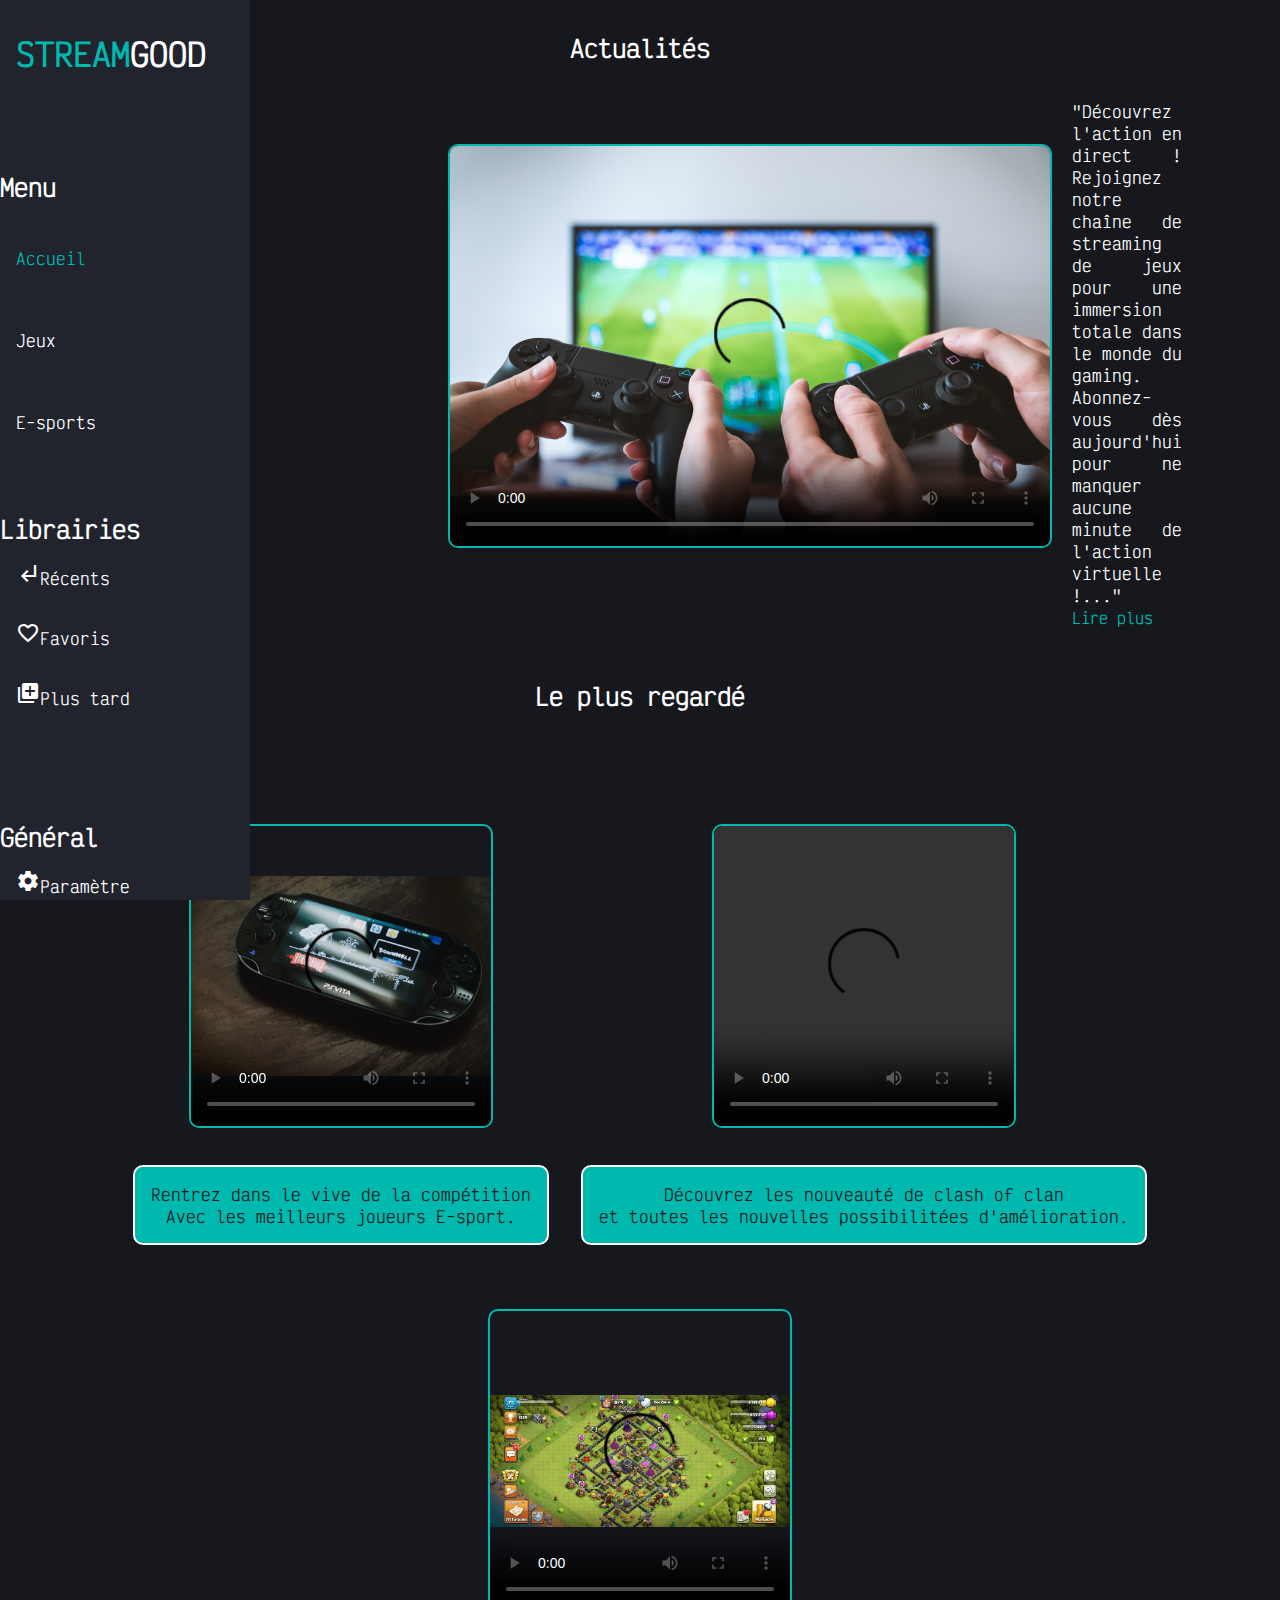
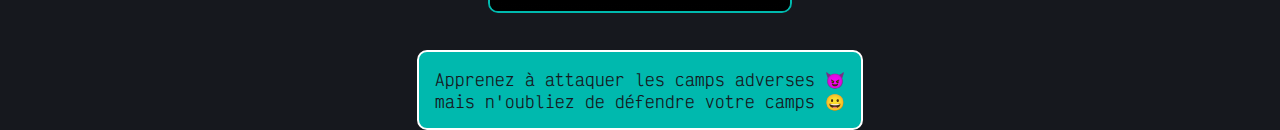
==== index.html @ 3d3ff86b "ajout des pages sécondaire" ====
<!DOCTYPE html>
<html lang="en">

<head>
    <meta charset="UTF-8">
    <meta name="viewport" content="width=device-width, initial-scale=1.0">
    <link rel="stylesheet" href="./css/style.css">
    <!-- Import des icons -->
    <link rel="stylesheet" href="https://cdnjs.cloudflare.com/ajax/libs/font-awesome/6.0.0-beta3/css/all.min.css">
    <link rel="stylesheet" href="https://fonts.googleapis.com/icon?family=Material+Icons">
    <title>STREAMGOOD</title>
</head>

<body>
    <!-- The sidebar -->
    <div class="sidebar">
        <div class="sidebar-logo">
            <h1 class="logo"><span class="color-stream">STREAM</span><span class="color-good">GOOD</span></h1>
            <div class="group-title-one">
                <h2 class="sidebar-title">Menu</h2>
                <a class="active" href="#home"><span class="material-icons">
                    sports_esports
                    </span>Accueil</a>
                <a href="#"><span class="material-icons">
                        sports_esports
                    </span>Jeux</a>
                <a href="#"><span class="material-icons">
                        sports_esports
                    </span>E-sports</a>
            </div>

            <div class="group-title-two">
                <h2 class="sidebar-title">Librairies</h2>
                <a href="#"><span class="material-icons">
                        subdirectory_arrow_left
                    </span>Récents</a>
                <a href="#"><span class="material-icons">
                        favorite_border
                    </span>Favoris</a>
                <a href="#"><span class="material-icons">
                        library_add
                    </span>Plus tard</a>
            </div>
            <div class="group-title-three">
                <h2 class="sidebar-title">Général</h2>
                <a class="" href="#"><span class="material-icons">
                        settings
                    </span>Paramètre</a>
                <a href="./html/accueil.html"><span class="material-icons">
                        logout
                   </span>Déconnexion</a>
            </div>
            
        </div>
    </div>

    <!-- Page content -->
    <div class="container">
        <input class="content1-search" type="search" placeholder="  Rechercher">
        <div class="content1">
            <h2 class="content1-title">Actualités</h2>
        </div>
        <div class="description-big-video">
            <video class="video-big" controls poster="./img/jeshoots-com-eCktzGjC-iU-unsplash.jpg">
                <source src="./img/This is esports!.mp4" type="video/mp4" style="border: red 1px solid ;">
                Votre navigateur ne prend pas en charge la vidéo.
            </video>
            <input type="checkbox" id="show-more">
            <p class="justifie">
                "Découvrez l'action en direct ! Rejoignez notre chaîne de streaming de jeux pour une immersion totale
                dans le monde du gaming.
                Abonnez-vous dès aujourd'hui pour
                ne manquer aucune minute de l'action virtuelle !..."<br><label for="show-more">Lire plus</label>
                <p id="more-content">
                    "Découvrez encore plus de contenu captivant et d'aventures épiques en rejoignant notre chaîne de
                    streaming de jeux. Abonnez-vous dès maintenant pour vivre l'excitation du gaming en temps réel !"
                </p>
            </p>
        </div>
    </div>
    <div class="container-two">
        <div class="content2">
            <h2 class="content2-title">Le plus regardé</h2>
        </div>
    </div>
    <div class="carousel">
        <div class="video-item">
            <video class="content-one" controls poster="./img/aleks-dorohovich--EElZSFXALI-unsplash.jpg">
                <source src="./img/This is esports!.mp4" type="video/mp4">
                Votre navigateur ne prend pas en charge la vidéo.
            </video>
            <p class="description">Rentrez dans le vive de la compétition <br> Avec les meilleurs joueurs E-sport.</p>
        </div>
        <div class="video-item">
            <video class="content-two" controls>
                <source src="./img/3 ÉTOILES sur le NOUVEAU Défi du CLASHIVERSAIRE 3 ! Clash of Clans.mp4"
                    type="video/mp4">
                Votre navigateur ne prend pas en charge la vidéo.
            </video>
            <p class="description">Découvrez les nouveauté de clash of clan <br> et toutes les nouvelles possibilitées
                d'amélioration.</p>
        </div>
        <div class="video-item">
            <video class="content-three" controls poster="./img/clash.jpeg">
                <source src="./img/CLASH ROYALE_ EPIC COMEBACK!.mp4" type="video/mp4">
                Votre navigateur ne prend pas en charge la vidéo.
            </video>
            <p class="description">Apprenez à attaquer les camps adverses &#128520; <br> mais n'oubliez de défendre
                votre camps &#128512; </p>
        </div>
        <!-- <div class="video-item">
            <video class="content-four" controls poster="./img/codm.jpeg">
                <source src="./img/The Strongest Sniper in Call of Duty_ Mobile.mp4" type="video/mp4">
            </video>
            <p class="description">Obtenez le niveau légendaire grace à ce tuto <br> maîtrisez le sniper </p>
        </div> -->

        <!-- Second -->
        <!-- <div class="video-item">
            <video class="content-one" controls poster="./img/onur-binay-J7Spe1GTCUw-unsplash.jpg">
                <source src="./img/This is esports!.mp4" type="video/mp4">
                Votre navigateur ne prend pas en charge la vidéo.
            </video>
            <p class="description">Rentrez dans le vive de la compétition <br> Avec les meilleurs joueurs E-sport.</p>
        </div>

        <div class="video-item">
            <video class="content-one" controls poster="./img/uriel-soberanes-MxVkWPiJALs-unsplash.jpg">
                <source src="./img/This is esports!.mp4" type="video/mp4">
                Votre navigateur ne prend pas en charge la vidéo.
            </video>
            <p class="description">Rentrez dans le vive de la compétition <br> Avec les meilleurs joueurs E-sport.</p>
        </div> -->
    </div>

</body>

</html>
---- css/style.css ----
@import url("https://fonts.googleapis.com/css2?family=Victor+Mono&display=swap");

:root {
  --couleur-principale: #16181e;
  --couleur-secondaire: #21242d;
  --couleur-texte1: #fff;
  --couleur-texte2: #00b9ae;
}

* {
  margin: 0;
  padding: 0;
  font-family: "Victor Mono", monospace;
}

body {
  background-color: var(--couleur-principale);

}

.logo {
  margin-top: 2rem;
  margin-left: 1rem;
  font-weight: bolder;
}

.logo .color-stream {
  text-decoration: none;
  color: var(--couleur-texte2);
}

.logo .color-good {
  color: var(--couleur-texte1);
}

.sidebar {
  margin: 0;
  padding: 0;
  width: 250px;
  background-color: var(--couleur-secondaire);
  position: fixed;
  height: 100%;
  overflow: auto;
}

.sidebar-title {
  color: var(--couleur-texte1);
  font-size: 500;
}

.sidebar a {
  display: block;
  color: var(--couleur-texte1);
  padding: 16px;
  text-decoration: none;
}

.sidebar a.active {
  color: var(--couleur-texte2);
}

.sidebar a:hover:not(.active) {
  color: var(--couleur-texte2);
}


.group-title-one {
  margin-top: 6rem;
  margin-bottom: 4rem;
}

.group-title-two {
  margin-bottom: 6rem;
}

.container {
  display: flex;
  flex-direction: column;
  justify-content: center;
  align-items: center;
}

.content1-search {
  width: 400px;
  height: 50px;
  margin-top: 2rem;
  background-color: #21242d;
  border: solid 2px #00b9ae;
  border-radius: 5px;
  color: var(--couleur-texte1);
}

.content1-search:focus {
  border: solid 1px #00b9ae;
  outline: none;
}

.content1-title {
  color: var(--couleur-texte1);
  margin-bottom: 1rem;
  margin-top: 2rem;
}

.description-big-video{
  display: flex;
  color: var(--couleur-texte1);
  width: 50%;
}

.description-big-video p{
  padding: 20px;
}

input, #show-more{
  display: none;
}

#more-content {
  display: none;
}

#show-more:checked ~ #more-content {
  display: flex;
}

.justifie{
  text-align: justify;
}

label {
  cursor: pointer;
  font-size: 15px;
  color: var(--couleur-texte2);
}

label:focus{
  color: red;
  display: none;
}


.video-big {
  width: 700px;
  height: 500px;
  border-radius: 10px;
  border: solid 2px #00b9ae;
}

.video-item {
  display: flex;
  flex-direction: column;
  flex-wrap: wrap;
  align-items: center;
  margin: 1rem;
}

.video-item video {
  width: 300px;
  height: 300px;
  border: #00b9ae solid 2px;
  border-radius: 10px;
}


.description {
  text-align: center;
  color: #16181e;
  margin-top: 5px;
  border: white solid 2px;
  border-radius: 10px;
  background-color: var(--couleur-texte2);
  padding: 1rem;
}

.container-two {
  display: flex;
  flex-direction: row;
  justify-content: center;
  align-items: center;
  margin-top: 2rem;
  color: var(--couleur-texte1);
}

.carousel {
  width: 1500px;
  height: 500px;
  display: flex;
  flex-wrap: wrap;
  justify-content: center;
  align-items: center;
  margin-top: 3rem;
  margin-left: 20rem;
  padding: 0;
}

.content-one,
.content-two,
.content-three,
.content-four {
  width: 300px;
  height: 300px;
  border: #00b9ae solid 2px;
  margin: 2rem;
  border-radius: 10px;
}

/* Responsivité */
@media screen and (max-width: 1600px) {
  .content1-search {
    width: 250px;
    height: 40px;
  }

  .video-big {
    width: 600px;
    height: 400px;
    margin-left: 8rem;
    margin-top: 4rem;
  }

  .carousel {
    width: 100%;
    max-width: 1200px;
    margin-left: auto;
    margin-right: auto;
    padding: 1rem;
  }

  .content-one,
  .content-two,
  .content-three,
  .content-four {
    width: 250px;
    height: 250px;
  }
}

@media screen and (max-width: 1200px) {
  .sidebar {
    width: 100%;
    height: auto;
    position: relative;
  }
  .sidebar a {
    float: none;
  }

  .group-title-one {
    margin-top: 2rem;
  }

  .content1-search {
    width: 180px;
    height: 30px;
  }

  .content1-title {
    margin-right: 0;
    margin-left: 1rem;
    margin-top: 1rem;
  }

  .video-big {
    width: 500px;
    height: 300px;
    margin-left: 0;
    margin-top: 0;
  }
}

@media screen and (max-width: 768px) {
  .sidebar {
    width: 100%;
    height: auto;
    position: relative;
  }
  .sidebar a {
    float: none;
  }

  .group-title-one,
  .group-title-two {
    margin-top: 1rem;
  }

  .content1-title {
    margin-left: 0.5rem;
    margin-top: 1rem;
    margin-bottom: 1rem;
    font-size: 16px;
  }

  .video-big {
    width: 80%;
    height: auto;
    margin-left: 0;
    margin-top: 1rem;
  }

  .carousel {
    width: 100%;
    max-width: 600px;
    margin-left: auto;
    margin-right: auto;
    padding: 1rem;
  }

  .content-one,
  .content-two,
  .content-three,
  .content-four {
    width: 80%;
    height: auto;
    margin: 1rem;
  }
}

@media screen and (max-width: 425px) {
  * {
    font-size: 10px;
  }
  .sidebar a {
    font-size: 10px;
  }

  .group-title-one,
  .group-title-two {
    margin-top: 1rem;
  }

  .content1-search {
    width: 150px;
    height: 25px;
  }

  .content1-title {
    margin-left: 0.5rem;
    margin-top: 1rem;
    margin-bottom: 1rem;
    font-size: 12px;
  }

  .video-big {
    width: 80%;
    height: auto;
    margin-left: 0;
    margin-top: 1rem;
  }

  .carousel {
    width: 80%;
    max-width: 100px;
    margin-left: auto;
    margin-right: auto;
    padding: 0.5rem;
  }

  .content-one,
  .content-two,
  .content-three,
  .content-four {
    width: 80%;
    height: auto;
  }
}
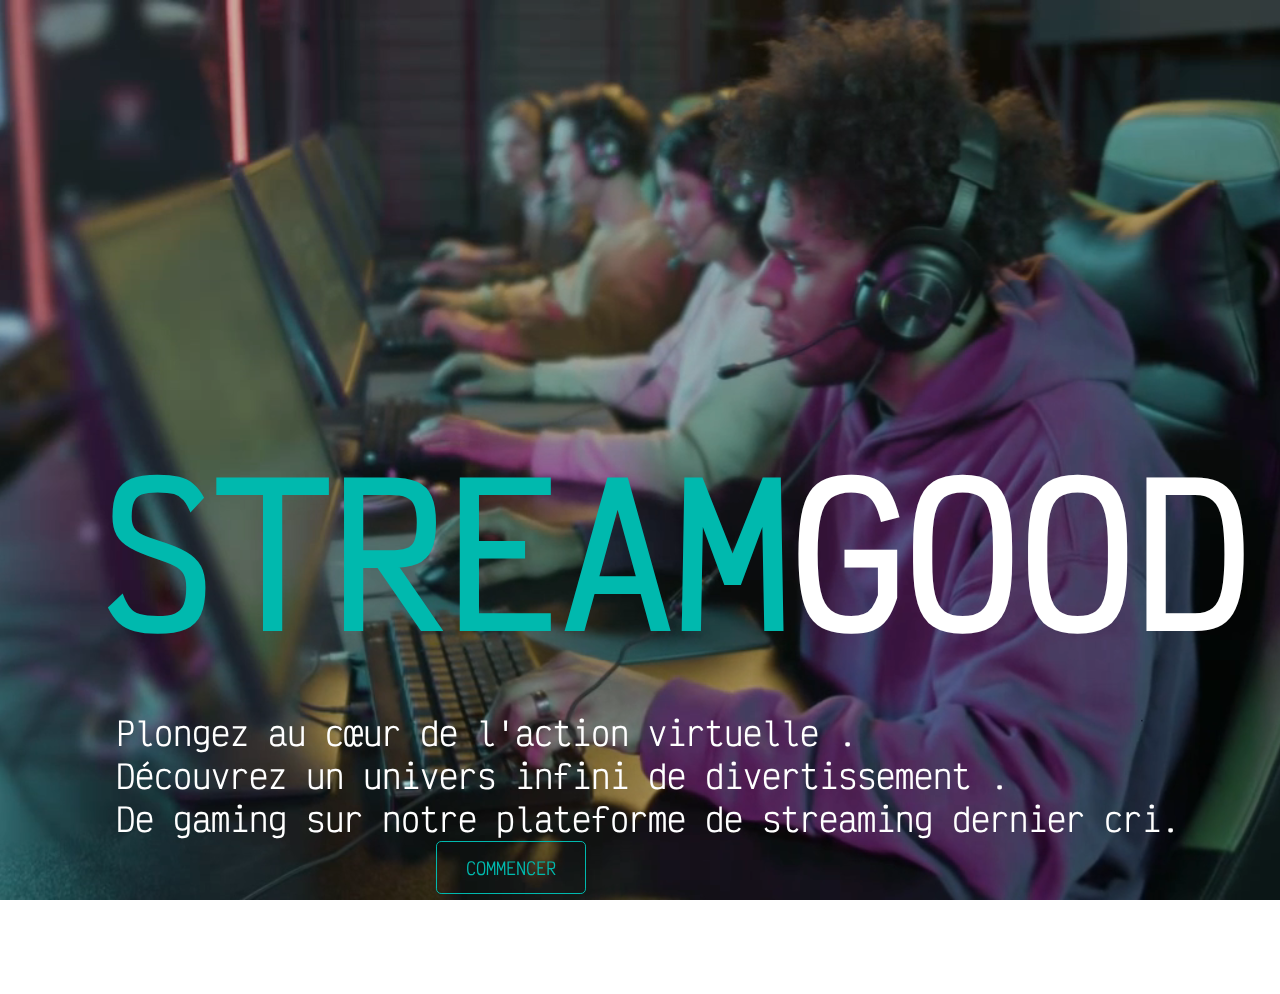
==== commit 0c8ee412: "Modification des noms de fichier index.html et accueil.html" ====
--- a/index.html
+++ b/index.html
@@ -1,138 +1,31 @@
 <!DOCTYPE html>
 <html lang="en">
-
 <head>
-    <meta charset="UTF-8">
-    <meta name="viewport" content="width=device-width, initial-scale=1.0">
-    <link rel="stylesheet" href="./css/style.css">
-    <!-- Import des icons -->
-    <link rel="stylesheet" href="https://cdnjs.cloudflare.com/ajax/libs/font-awesome/6.0.0-beta3/css/all.min.css">
-    <link rel="stylesheet" href="https://fonts.googleapis.com/icon?family=Material+Icons">
+    <meta charset="UTF-8" />
+    <meta name="viewport" content="width=device-width, initial-scale=1.0" />
+    <link rel="stylesheet" href="../css/accueil.css" />
     <title>STREAMGOOD</title>
 </head>
-
 <body>
-    <!-- The sidebar -->
-    <div class="sidebar">
-        <div class="sidebar-logo">
-            <h1 class="logo"><span class="color-stream">STREAM</span><span class="color-good">GOOD</span></h1>
-            <div class="group-title-one">
-                <h2 class="sidebar-title">Menu</h2>
-                <a class="active" href="#home"><span class="material-icons">
-                    sports_esports
-                    </span>Accueil</a>
-                <a href="#"><span class="material-icons">
-                        sports_esports
-                    </span>Jeux</a>
-                <a href="#"><span class="material-icons">
-                        sports_esports
-                    </span>E-sports</a>
-            </div>
-
-            <div class="group-title-two">
-                <h2 class="sidebar-title">Librairies</h2>
-                <a href="#"><span class="material-icons">
-                        subdirectory_arrow_left
-                    </span>Récents</a>
-                <a href="#"><span class="material-icons">
-                        favorite_border
-                    </span>Favoris</a>
-                <a href="#"><span class="material-icons">
-                        library_add
-                    </span>Plus tard</a>
-            </div>
-            <div class="group-title-three">
-                <h2 class="sidebar-title">Général</h2>
-                <a class="" href="#"><span class="material-icons">
-                        settings
-                    </span>Paramètre</a>
-                <a href="./html/accueil.html"><span class="material-icons">
-                        logout
-                   </span>Déconnexion</a>
-            </div>
-            
+    <video autoplay muted loop id="background-video">
+        <source src="../img/arriere1.mp4" type="video/mp4">
+        Your browser does not support the video tag.
+    </video>
+    <div class="content">
+        <div class="page-title">
+            <h1>
+                <span class="color-stream">STREAM</span><span class="color-good">GOOD</span>
+            </h1>
         </div>
-    </div>
-
-    <!-- Page content -->
-    <div class="container">
-        <input class="content1-search" type="search" placeholder="  Rechercher">
-        <div class="content1">
-            <h2 class="content1-title">Actualités</h2>
-        </div>
-        <div class="description-big-video">
-            <video class="video-big" controls poster="./img/jeshoots-com-eCktzGjC-iU-unsplash.jpg">
-                <source src="./img/This is esports!.mp4" type="video/mp4" style="border: red 1px solid ;">
-                Votre navigateur ne prend pas en charge la vidéo.
-            </video>
-            <input type="checkbox" id="show-more">
-            <p class="justifie">
-                "Découvrez l'action en direct ! Rejoignez notre chaîne de streaming de jeux pour une immersion totale
-                dans le monde du gaming.
-                Abonnez-vous dès aujourd'hui pour
-                ne manquer aucune minute de l'action virtuelle !..."<br><label for="show-more">Lire plus</label>
-                <p id="more-content">
-                    "Découvrez encore plus de contenu captivant et d'aventures épiques en rejoignant notre chaîne de
-                    streaming de jeux. Abonnez-vous dès maintenant pour vivre l'excitation du gaming en temps réel !"
-                </p>
+        <div class="page-description">
+            <p>
+                Plongez au cœur de l'action virtuelle .<br>
+                Découvrez un univers infini de divertissement .<br>
+                De gaming sur notre plateforme de streaming dernier cri.
+                <a href="./login.html" class="boutton"><button class="button"> Commencer
+                </button></a>
             </p>
         </div>
     </div>
-    <div class="container-two">
-        <div class="content2">
-            <h2 class="content2-title">Le plus regardé</h2>
-        </div>
-    </div>
-    <div class="carousel">
-        <div class="video-item">
-            <video class="content-one" controls poster="./img/aleks-dorohovich--EElZSFXALI-unsplash.jpg">
-                <source src="./img/This is esports!.mp4" type="video/mp4">
-                Votre navigateur ne prend pas en charge la vidéo.
-            </video>
-            <p class="description">Rentrez dans le vive de la compétition <br> Avec les meilleurs joueurs E-sport.</p>
-        </div>
-        <div class="video-item">
-            <video class="content-two" controls>
-                <source src="./img/3 ÉTOILES sur le NOUVEAU Défi du CLASHIVERSAIRE 3 ! Clash of Clans.mp4"
-                    type="video/mp4">
-                Votre navigateur ne prend pas en charge la vidéo.
-            </video>
-            <p class="description">Découvrez les nouveauté de clash of clan <br> et toutes les nouvelles possibilitées
-                d'amélioration.</p>
-        </div>
-        <div class="video-item">
-            <video class="content-three" controls poster="./img/clash.jpeg">
-                <source src="./img/CLASH ROYALE_ EPIC COMEBACK!.mp4" type="video/mp4">
-                Votre navigateur ne prend pas en charge la vidéo.
-            </video>
-            <p class="description">Apprenez à attaquer les camps adverses &#128520; <br> mais n'oubliez de défendre
-                votre camps &#128512; </p>
-        </div>
-        <!-- <div class="video-item">
-            <video class="content-four" controls poster="./img/codm.jpeg">
-                <source src="./img/The Strongest Sniper in Call of Duty_ Mobile.mp4" type="video/mp4">
-            </video>
-            <p class="description">Obtenez le niveau légendaire grace à ce tuto <br> maîtrisez le sniper </p>
-        </div> -->
-
-        <!-- Second -->
-        <!-- <div class="video-item">
-            <video class="content-one" controls poster="./img/onur-binay-J7Spe1GTCUw-unsplash.jpg">
-                <source src="./img/This is esports!.mp4" type="video/mp4">
-                Votre navigateur ne prend pas en charge la vidéo.
-            </video>
-            <p class="description">Rentrez dans le vive de la compétition <br> Avec les meilleurs joueurs E-sport.</p>
-        </div>
-
-        <div class="video-item">
-            <video class="content-one" controls poster="./img/uriel-soberanes-MxVkWPiJALs-unsplash.jpg">
-                <source src="./img/This is esports!.mp4" type="video/mp4">
-                Votre navigateur ne prend pas en charge la vidéo.
-            </video>
-            <p class="description">Rentrez dans le vive de la compétition <br> Avec les meilleurs joueurs E-sport.</p>
-        </div> -->
-    </div>
-
 </body>
-
-</html>+</html>
--- a/css/accueil.css
+++ b/css/accueil.css
@@ -0,0 +1,131 @@
+@import url("https://fonts.googleapis.com/css2?family=Victor+Mono&display=swap");
+
+:root {
+  --couleur-principale: #16181e;
+  --couleur-secondaire: #21242d;
+  --couleur-texte1: #fff;
+  --couleur-texte2: #00b9ae;
+}
+
+* {
+  margin: 0;
+  padding: 0;
+  font-family: "Victor Mono", monospace;
+  text-decoration: none;
+  list-style: none;
+}
+
+body {
+  background-image: url("../img/accueil.jpg");
+  background-repeat: no-repeat;
+  background-size: cover;
+}
+
+
+body, html {
+    margin: 0;
+    padding: 0;
+    height: 100%;
+    font-family: Arial, sans-serif;
+    color: white;
+}
+
+#background-video {
+    position: fixed;
+    top: 0;
+    left: 0;
+    width: 100%;
+    height: 100%;
+    object-fit: cover;
+    z-index: -1; /* Assurez-vous que la vidéo est en arrière-plan */
+}
+
+.content {
+    position: relative;
+    padding: 100px; /* Ajoutez un padding pour que le contenu soit visible */
+}
+
+/* Reste de vos styles CSS */
+
+/*  */
+
+.page-title{
+    margin-top: 20rem;
+    display: flex;
+}
+
+.color-stream {
+    text-decoration: none;
+    font-size: 12rem;
+    color: var(--couleur-texte2);
+  }
+  
+  .color-good {
+    font-size: 12rem;
+    color: var(--couleur-texte1);
+  }
+
+  .button {
+    --color: #00b9ae;
+    padding: 0.8em 1.7em;
+    background-color: transparent;
+    border-radius: .3em;
+    margin-left: 20rem;
+    position: relative;
+    overflow: hidden;
+    cursor: pointer;
+    transition: .5s;
+    font-weight: 400;
+    font-size: 17px;
+    border: 1px solid;
+    font-family: inherit;
+    text-transform: uppercase;
+    color: var(--color);
+    font-weight: 400;
+    z-index: 1;
+   }
+   
+   .button::before, .button::after {
+    content: '';
+    display: block;
+    width: 50px;
+    height: 50px;
+    transform: translate(-50%, -50%);
+    position: absolute;
+    border-radius: 50%;
+    z-index: -1;
+    background-color: var(--color);
+    transition: 1s ease;
+   }
+   
+   .button::before {
+    top: -1em;
+    left: -1em;
+   }
+   
+   .button::after {
+    left: calc(100% + 1em);
+    top: calc(100% + 1em);
+   }
+   
+   .button:hover::before, .button:hover::after {
+    height: 410px;
+    width: 410px;
+   }
+   
+   .button:hover {
+    color: rgb(10, 25, 30);
+   }
+   
+   .button:active {
+    filter: brightness(.8);
+   }
+   
+
+  .page-description{
+    justify-self: center;
+      margin-top: 2rem;
+      font-size: 2rem;
+      color: var(--couleur-texte1);
+      margin-left: 1rem;
+  }
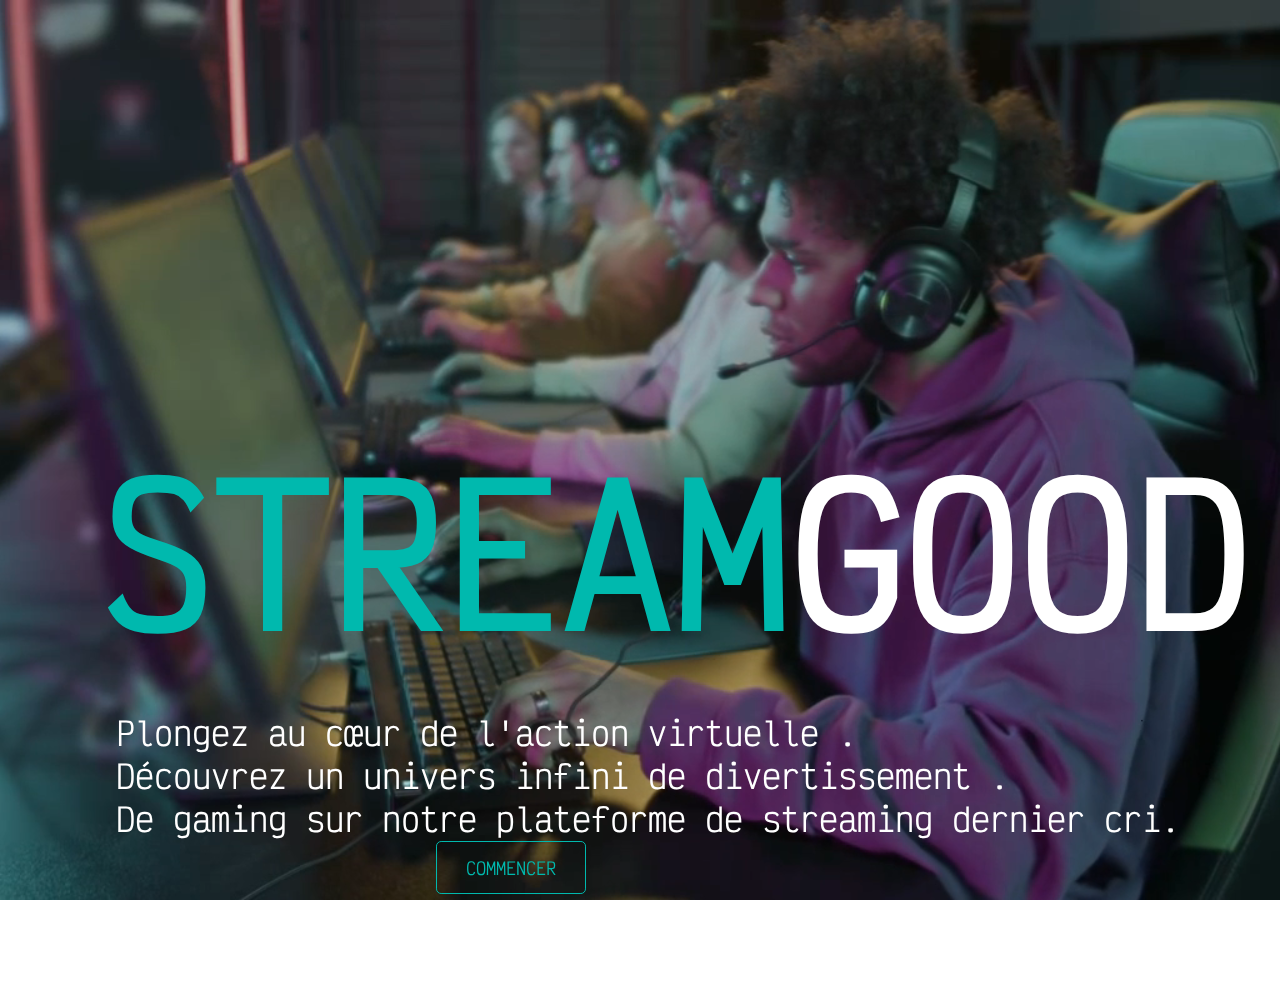
==== commit 15b436e1: "Modification des noms de fichier index.html et accueil.html" ====
--- a/index.html
+++ b/index.html
@@ -3,7 +3,7 @@
 <head>
     <meta charset="UTF-8" />
     <meta name="viewport" content="width=device-width, initial-scale=1.0" />
-    <link rel="stylesheet" href="../css/accueil.css" />
+    <link rel="stylesheet" href="./css/accueil.css" />
     <title>STREAMGOOD</title>
 </head>
 <body>
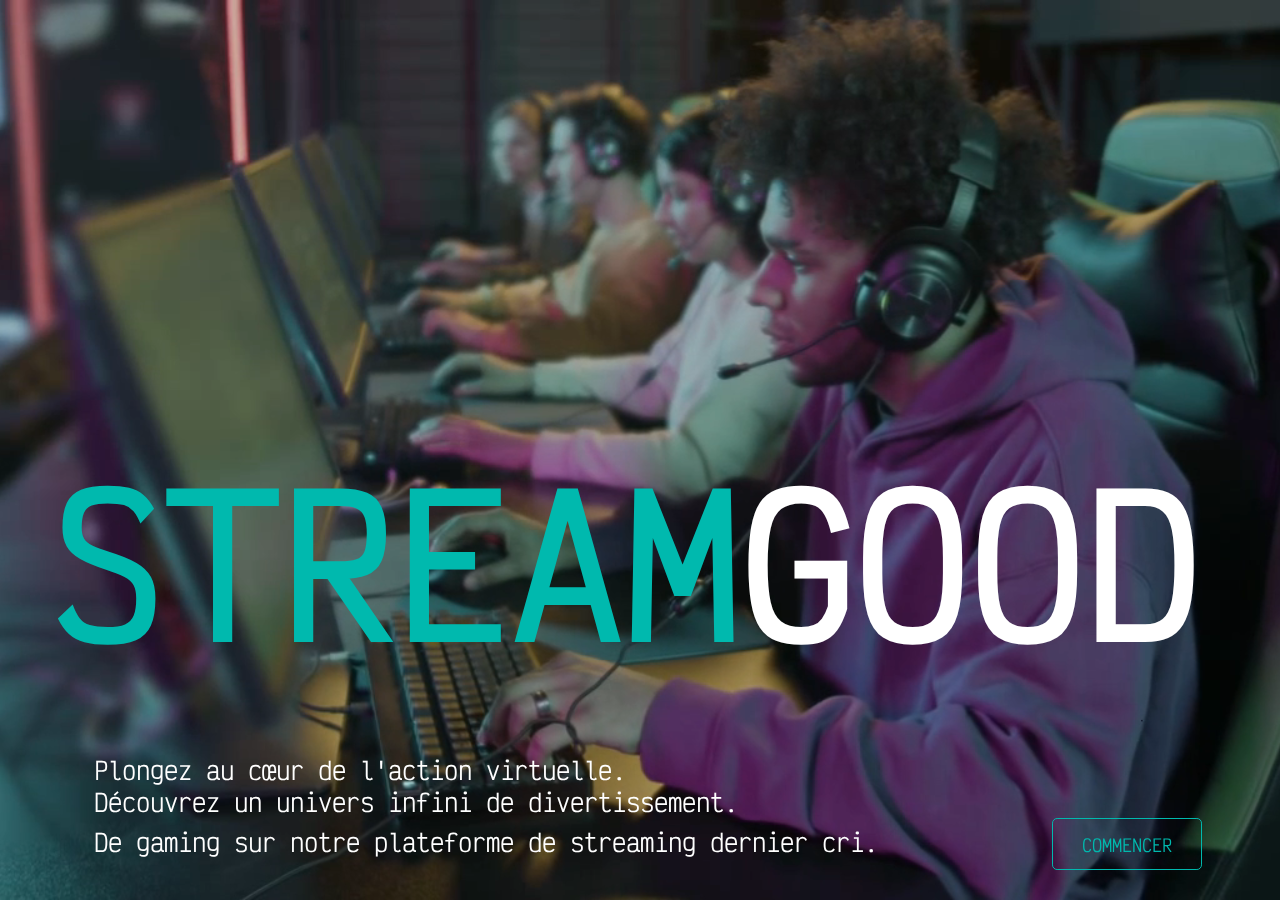
==== commit 63a49ef5: "ajout du login" ====
--- a/index.html
+++ b/index.html
@@ -19,13 +19,13 @@
         </div>
         <div class="page-description">
             <p>
-                Plongez au cœur de l'action virtuelle .<br>
-                Découvrez un univers infini de divertissement .<br>
-                De gaming sur notre plateforme de streaming dernier cri.
-                <a href="./login.html" class="boutton"><button class="button"> Commencer
-                </button></a>
+              <span>Plongez au cœur de l'action virtuelle.<br></span>
+              <span>Découvrez un univers infini de divertissement.<br></span>
+              <span>De gaming sur notre plateforme de streaming dernier cri.</span>
+              <a href="./html/login.html" class="boutton"><button class="button">Commencer</button></a>
             </p>
-        </div>
+          </div>
+          
     </div>
 </body>
 </html>
--- a/css/accueil.css
+++ b/css/accueil.css
@@ -15,117 +15,193 @@
   list-style: none;
 }
 
-body {
-  background-image: url("../img/accueil.jpg");
-  background-repeat: no-repeat;
-  background-size: cover;
-}
-
-
-body, html {
-    margin: 0;
-    padding: 0;
-    height: 100%;
-    font-family: Arial, sans-serif;
-    color: white;
+body,
+html {
+  margin: 0;
+  padding: 0;
+  height: 100%;
+  font-family: Arial, sans-serif;
+  color: white;
 }
 
 #background-video {
-    position: fixed;
-    top: 0;
-    left: 0;
-    width: 100%;
-    height: 100%;
-    object-fit: cover;
-    z-index: -1; /* Assurez-vous que la vidéo est en arrière-plan */
+  position: fixed;
+  top: 0;
+  left: 0;
+  width: 100%;
+  height: 100%;
+  object-fit: cover;
+  z-index: -1;
 }
 
 .content {
-    position: relative;
-    padding: 100px; /* Ajoutez un padding pour que le contenu soit visible */
-}
-
-/* Reste de vos styles CSS */
-
-/*  */
-
-.page-title{
-    margin-top: 20rem;
-    display: flex;
+  position: relative;
+  padding: 50px;
+}
+
+.page-title {
+  margin-top: 20rem;
+  display: flex;
 }
 
 .color-stream {
+  text-decoration: none;
+  font-size: 12rem;
+  color: var(--couleur-texte2);
+}
+
+.color-good {
+  font-size: 12rem;
+  color: var(--couleur-texte1);
+}
+
+.button {
+  --color: #00b9ae;
+  padding: 0.8em 1.7em;
+  background-color: transparent;
+  border-radius: 0.3em;
+  margin-left: 20rem;
+  position: relative;
+  overflow: hidden;
+  cursor: pointer;
+  transition: 0.5s;
+  font-weight: 400;
+  font-size: 17px;
+  border: 1px solid;
+  font-family: inherit;
+  text-transform: uppercase;
+  color: var(--color);
+  font-weight: 400;
+  z-index: 1;
+}
+
+.button::before,
+.button::after {
+  content: "";
+  display: block;
+  width: 50px;
+  height: 50px;
+  transform: translate(-50%, -50%);
+  position: absolute;
+  border-radius: 50%;
+  z-index: -1;
+  background-color: var(--color);
+  transition: 1s ease;
+}
+
+.button::before {
+  top: -1em;
+  left: -1em;
+}
+
+.button::after {
+  left: calc(100% + 1em);
+  top: calc(100% + 1em);
+}
+
+.button:hover::before,
+.button:hover::after {
+  height: 410px;
+  width: 410px;
+}
+
+.button:hover {
+  color: rgb(10, 25, 30);
+}
+
+.button:active {
+  filter: brightness(0.8);
+}
+
+.page-description {
+  justify-self: center;
+  margin-top: 2rem;
+  font-size: 2rem;
+  color: var(--couleur-texte1);
+  margin-left: 1rem;
+}
+
+/* Responsivité */
+@media screen and (max-width: 1440px) {
+  .page-title {
+    margin-top: 15rem;
+    font-size: 10rem;
+  }
+  .page-description {
+    font-size: 1.5rem;
+  }
+  .button {
+    margin-left: 10rem;
+  }
+}
+
+@media screen and (max-width: 1024px) {
+  .page-title {
+    margin-top: 10rem;
+    font-size: 8rem;
+  }
+  .page-description {
+    font-size: 1.2rem;
+  }
+  .button {
+    margin-left: 5rem;
+  }
+}
+
+@media screen and (max-width: 768px) {
+  .page-title {
+    margin-top: 8rem;
+    font-size: 6rem;
+  }
+  .page-description {
+    font-size: 3rem;
+    margin-left: 0.5rem;
+  }
+  .button {
+    margin-left: 2rem;
+  }
+}
+
+@media screen and (max-width: 425px) {
+  .page-title {
+    margin-top: 5rem;
+    font-size: 4rem;
+    margin-bottom: 5rem;
+  }
+  .page-description {
+    font-size: 2rem;
+    margin-left: 0.5rem;
+  }
+  .button {
+    margin-left: 2rem;
+  }
+}
+
+@media screen and (max-width: 320px) {
+  .page-title {
+    margin-top: 3rem;
+    font-size: 15px;
+  }
+  .page-description {
+    font-size: 0.6rem;
+    margin-left: 0.2rem;
+    text-align: center;
+  }
+
+  .color-stream {
     text-decoration: none;
-    font-size: 12rem;
+    font-size: 2rem;
     color: var(--couleur-texte2);
   }
-  
+
   .color-good {
-    font-size: 12rem;
+    font-size: 2rem;
     color: var(--couleur-texte1);
   }
 
   .button {
-    --color: #00b9ae;
-    padding: 0.8em 1.7em;
-    background-color: transparent;
-    border-radius: .3em;
-    margin-left: 20rem;
-    position: relative;
-    overflow: hidden;
-    cursor: pointer;
-    transition: .5s;
-    font-weight: 400;
-    font-size: 17px;
-    border: 1px solid;
-    font-family: inherit;
-    text-transform: uppercase;
-    color: var(--color);
-    font-weight: 400;
-    z-index: 1;
-   }
-   
-   .button::before, .button::after {
-    content: '';
-    display: block;
-    width: 50px;
-    height: 50px;
-    transform: translate(-50%, -50%);
-    position: absolute;
-    border-radius: 50%;
-    z-index: -1;
-    background-color: var(--color);
-    transition: 1s ease;
-   }
-   
-   .button::before {
-    top: -1em;
-    left: -1em;
-   }
-   
-   .button::after {
-    left: calc(100% + 1em);
-    top: calc(100% + 1em);
-   }
-   
-   .button:hover::before, .button:hover::after {
-    height: 410px;
-    width: 410px;
-   }
-   
-   .button:hover {
-    color: rgb(10, 25, 30);
-   }
-   
-   .button:active {
-    filter: brightness(.8);
-   }
-   
-
-  .page-description{
-    justify-self: center;
-      margin-top: 2rem;
-      font-size: 2rem;
-      color: var(--couleur-texte1);
-      margin-left: 1rem;
-  }
+    margin-top: 2rem;
+    margin-left: 0.5rem;
+    font-size: 12px;
+  }
+}
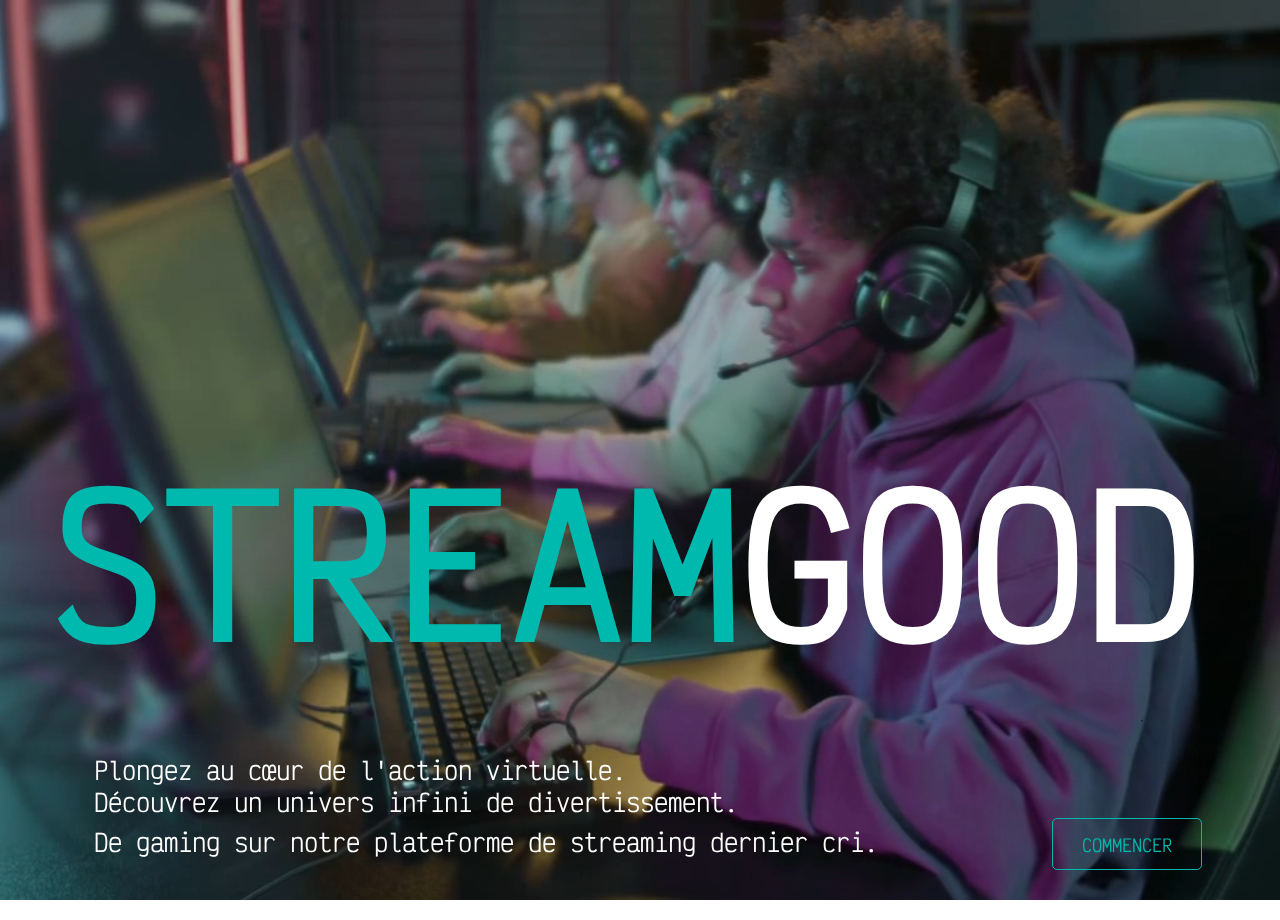
==== commit bf663a04: "Update index.html" ====
--- a/index.html
+++ b/index.html
@@ -8,7 +8,7 @@
 </head>
 <body>
     <video autoplay muted loop id="background-video">
-        <source src="../img/arriere1.mp4" type="video/mp4">
+        <source src="./img/arriere1.mp4" type="video/mp4">
         Your browser does not support the video tag.
     </video>
     <div class="content">
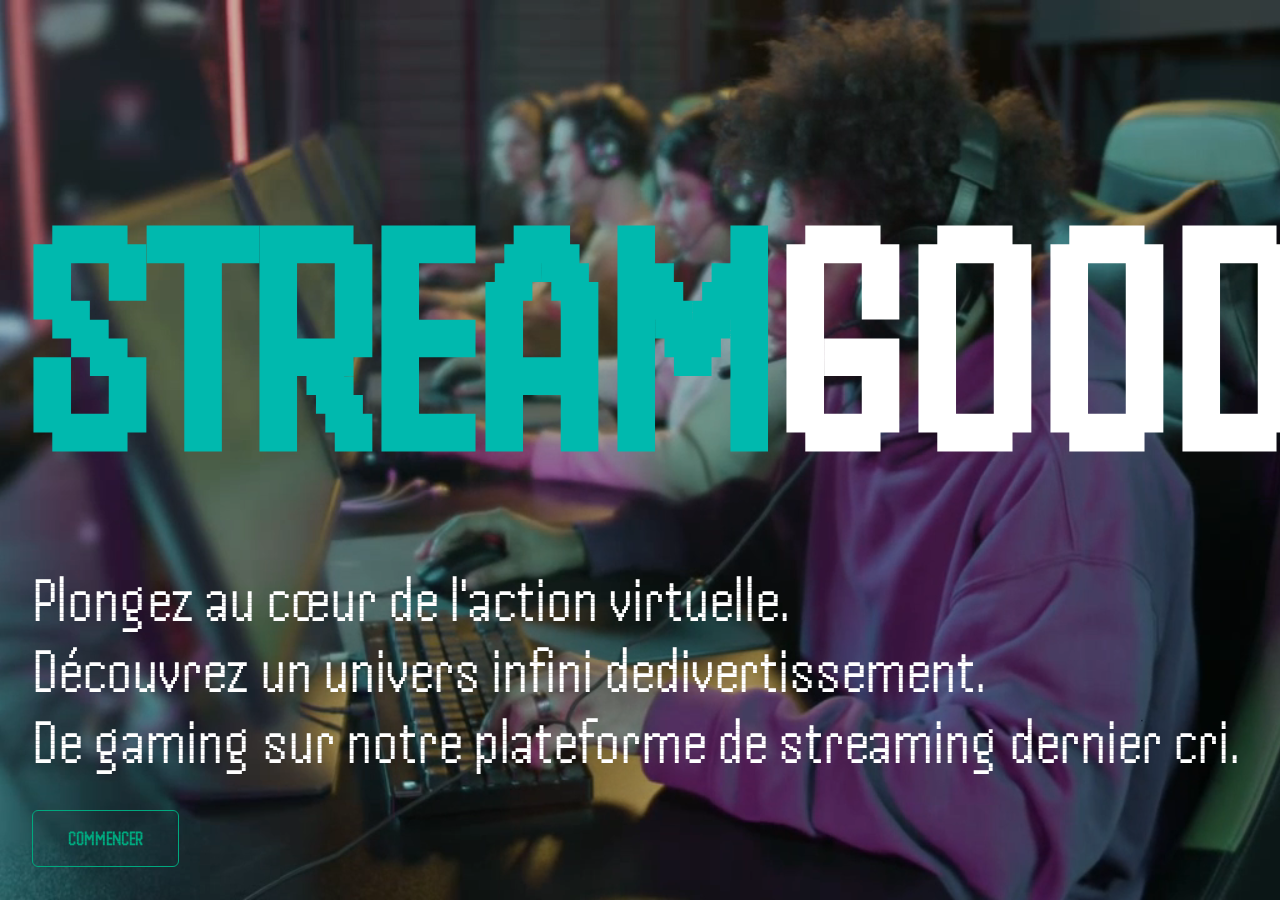
==== commit 04b843bf: "update de responsivité" ====
--- a/index.html
+++ b/index.html
@@ -1,31 +1,30 @@
 <!DOCTYPE html>
 <html lang="en">
-<head>
+  <head>
     <meta charset="UTF-8" />
     <meta name="viewport" content="width=device-width, initial-scale=1.0" />
     <link rel="stylesheet" href="./css/accueil.css" />
     <title>STREAMGOOD</title>
-</head>
-<body>
+  </head>
+
+  <body>
     <video autoplay muted loop id="background-video">
-        <source src="./img/arriere1.mp4" type="video/mp4">
-        Your browser does not support the video tag.
+      <source src="../img/arriere1.mp4" type="video/mp4" />
+      Your browser does not support the video tag.
     </video>
-    <div class="content">
-        <div class="page-title">
-            <h1>
-                <span class="color-stream">STREAM</span><span class="color-good">GOOD</span>
-            </h1>
-        </div>
-        <div class="page-description">
-            <p>
-              <span>Plongez au cœur de l'action virtuelle.<br></span>
-              <span>Découvrez un univers infini de divertissement.<br></span>
-              <span>De gaming sur notre plateforme de streaming dernier cri.</span>
-              <a href="./html/login.html" class="boutton"><button class="button">Commencer</button></a>
-            </p>
-          </div>
-          
+    <div class="title">
+      <h1 class="logo">
+        <span class="color-stream" id="title-font">STREAM</span
+        ><span class="color-good" id="title-font">GOOD</span>
+      </h1>
     </div>
-</body>
+    <div class="item-container">
+      <div class="item-1">
+        Plongez au cœur de l'action virtuelle. <br />
+        Découvrez un univers infini dedivertissement. <br />
+        De gaming sur notre plateforme de streaming dernier cri.
+      </div>
+      <a href="./html/accueil.html"><div class="item-2"><button class="btn">Commencer</button></div></a>
+    </div>
+  </body>
 </html>
--- a/css/accueil.css
+++ b/css/accueil.css
@@ -1,4 +1,4 @@
-@import url("https://fonts.googleapis.com/css2?family=Victor+Mono&display=swap");
+@import url('https://fonts.googleapis.com/css2?family=Handjet:wght@300;400&family=Victor+Mono:ital,wght@0,400;0,700;1,700&display=swap');
 
 :root {
   --couleur-principale: #16181e;
@@ -10,18 +10,9 @@
 * {
   margin: 0;
   padding: 0;
-  font-family: "Victor Mono", monospace;
+  font-family: 'Handjet', cursive;  
   text-decoration: none;
   list-style: none;
-}
-
-body,
-html {
-  margin: 0;
-  padding: 0;
-  height: 100%;
-  font-family: Arial, sans-serif;
-  color: white;
 }
 
 #background-video {
@@ -34,174 +25,198 @@
   z-index: -1;
 }
 
-.content {
-  position: relative;
-  padding: 50px;
-}
-
-.page-title {
-  margin-top: 20rem;
-  display: flex;
+.title {
+  text-align: start;
+  margin-top: 10rem;
+  margin-bottom: 3rem;
+  margin-left: 1.5rem;
+}
+
+#title-font{
+  font-size: 20rem;
 }
 
 .color-stream {
   text-decoration: none;
-  font-size: 12rem;
+  font-size: 2rem;
+  font-weight: bolder;
   color: var(--couleur-texte2);
 }
 
 .color-good {
-  font-size: 12rem;
+  font-size: 2rem;
+  font-weight: bolder;
   color: var(--couleur-texte1);
 }
 
-.button {
-  --color: #00b9ae;
-  padding: 0.8em 1.7em;
+.item-container {
+  display: flex;
+  flex-direction: row;
+  justify-content: start;
+  flex-wrap: wrap;
+  align-items: center;
+  gap: 20rem;
+}
+
+.item-1 {
+  font-size: 4rem;
+  color: var(--couleur-texte1);
+  margin-left: 2rem;
+}
+
+
+
+.btn {
+  --color: #00A97F;
+  --color2: rgb(10, 25, 30);
+  padding: 0.8em 1.75em;
   background-color: transparent;
-  border-radius: 0.3em;
-  margin-left: 20rem;
+  border-radius: 6px;
+  border: .3px solid var(--color);
+  transition: .5s;
   position: relative;
   overflow: hidden;
   cursor: pointer;
-  transition: 0.5s;
-  font-weight: 400;
-  font-size: 17px;
-  border: 1px solid;
-  font-family: inherit;
+  z-index: 1;
+  font-weight: bolder;
+  font-size: 20px;
   text-transform: uppercase;
   color: var(--color);
-  font-weight: 400;
-  z-index: 1;
-}
-
-.button::before,
-.button::after {
-  content: "";
+ }
+ 
+ .btn::after, .btn::before {
+  content: '';
   display: block;
-  width: 50px;
-  height: 50px;
-  transform: translate(-50%, -50%);
+  height: 100%;
+  width: 100%;
+  transform: skew(90deg) translate(-50%, -50%);
   position: absolute;
-  border-radius: 50%;
+  inset: 50%;
+  left: 25%;
   z-index: -1;
+  transition: .5s ease-out;
   background-color: var(--color);
-  transition: 1s ease;
-}
-
-.button::before {
-  top: -1em;
-  left: -1em;
-}
-
-.button::after {
-  left: calc(100% + 1em);
-  top: calc(100% + 1em);
-}
-
-.button:hover::before,
-.button:hover::after {
-  height: 410px;
-  width: 410px;
-}
-
-.button:hover {
-  color: rgb(10, 25, 30);
-}
-
-.button:active {
-  filter: brightness(0.8);
-}
-
-.page-description {
-  justify-self: center;
-  margin-top: 2rem;
-  font-size: 2rem;
+ }
+ 
+ .btn::before {
+  top: -50%;
+  left: -25%;
+  transform: skew(90deg) rotate(180deg) translate(-50%, -50%);
+ }
+ 
+ .btn:hover::before {
+  transform: skew(45deg) rotate(180deg) translate(-50%, -50%);
+ }
+ 
+ .btn:hover::after {
+  transform: skew(45deg) translate(-50%, -50%);
+ }
+ 
+ .btn:hover {
   color: var(--couleur-texte1);
-  margin-left: 1rem;
-}
-
-/* Responsivité */
-@media screen and (max-width: 1440px) {
-  .page-title {
-    margin-top: 15rem;
-    font-size: 10rem;
-  }
-  .page-description {
-    font-size: 1.5rem;
-  }
-  .button {
-    margin-left: 10rem;
-  }
-}
-
-@media screen and (max-width: 1024px) {
-  .page-title {
+ }
+ 
+ .btn:active {
+  filter: brightness(.7);
+  transform: scale(.98);
+ }
+
+ /* Styles généraux */
+
+
+@media (min-width: 320px) and (max-width: 480px) {
+
+  .title {
+    justify-content: center;
+    text-align: center;
+    margin-top: 2rem;
+    margin-bottom: .5rem;
+    margin-left: 0rem;
+  }
+  
+  #title-font{
+    font-size: 4.5rem;
+  }
+
+  .item-container {
+    gap: 1rem;
+    display: flex;
+    justify-content: center;
+    text-align: center;
+  }
+  
+  .item-1 {
+    font-size: 1rem;
+    color: var(--couleur-texte1);
+    justify-content: center;
+    margin: left;
+  }
+
+  .btn {
+    font-size: 10px;
+    margin-left: 1rem;
+   }
+}
+
+@media (min-width: 481px) and (max-width: 760px) {
+  .btn {
+    font-size: 15px;
+    margin-left: 4rem;
+   }
+
+   .item-container {
+    display: flex;
+    flex-direction: row;
+    justify-content: start;
+    flex-wrap: wrap;
+    align-items: center;
+    gap: 1rem;
+  }
+
+  #title-font{
+    font-size: 18rem;
+  }
+}
+
+@media (min-width: 768px) and (max-width: 1024px) {
+  #title-font{
+    font-size: 18rem;
+  }
+
+  .btn {
+    font-size: 20px;
+    margin-left: 2rem;
+   }
+
+   .title {
+    text-align: start;
     margin-top: 10rem;
-    font-size: 8rem;
-  }
-  .page-description {
-    font-size: 1.2rem;
-  }
-  .button {
-    margin-left: 5rem;
-  }
-}
-
-@media screen and (max-width: 768px) {
-  .page-title {
-    margin-top: 8rem;
-    font-size: 6rem;
-  }
-  .page-description {
-    font-size: 3rem;
-    margin-left: 0.5rem;
-  }
-  .button {
+    margin-bottom: 3rem;
+    margin-left: 1.5rem;
+  }
+
+  .item-container {
+    display: flex;
+    flex-direction: row;
+    justify-content: start;
+    flex-wrap: wrap;
+    align-items: center;
+    gap: 4rem;
+  }
+}
+
+@media (min-width: 1025px) and (max-width: 1440px) {
+  .btn {
+    font-size: 20px;
     margin-left: 2rem;
-  }
-}
-
-@media screen and (max-width: 425px) {
-  .page-title {
-    margin-top: 5rem;
-    font-size: 4rem;
-    margin-bottom: 5rem;
-  }
-  .page-description {
-    font-size: 2rem;
-    margin-left: 0.5rem;
-  }
-  .button {
-    margin-left: 2rem;
-  }
-}
-
-@media screen and (max-width: 320px) {
-  .page-title {
-    margin-top: 3rem;
-    font-size: 15px;
-  }
-  .page-description {
-    font-size: 0.6rem;
-    margin-left: 0.2rem;
-    text-align: center;
-  }
-
-  .color-stream {
-    text-decoration: none;
-    font-size: 2rem;
-    color: var(--couleur-texte2);
-  }
-
-  .color-good {
-    font-size: 2rem;
-    color: var(--couleur-texte1);
-  }
-
-  .button {
-    margin-top: 2rem;
-    margin-left: 0.5rem;
-    font-size: 12px;
-  }
-}
+   }
+
+   .item-container {
+    display: flex;
+    flex-direction: row;
+    justify-content: start;
+    flex-wrap: wrap;
+    align-items: center;
+    gap: 2rem;
+  }
+}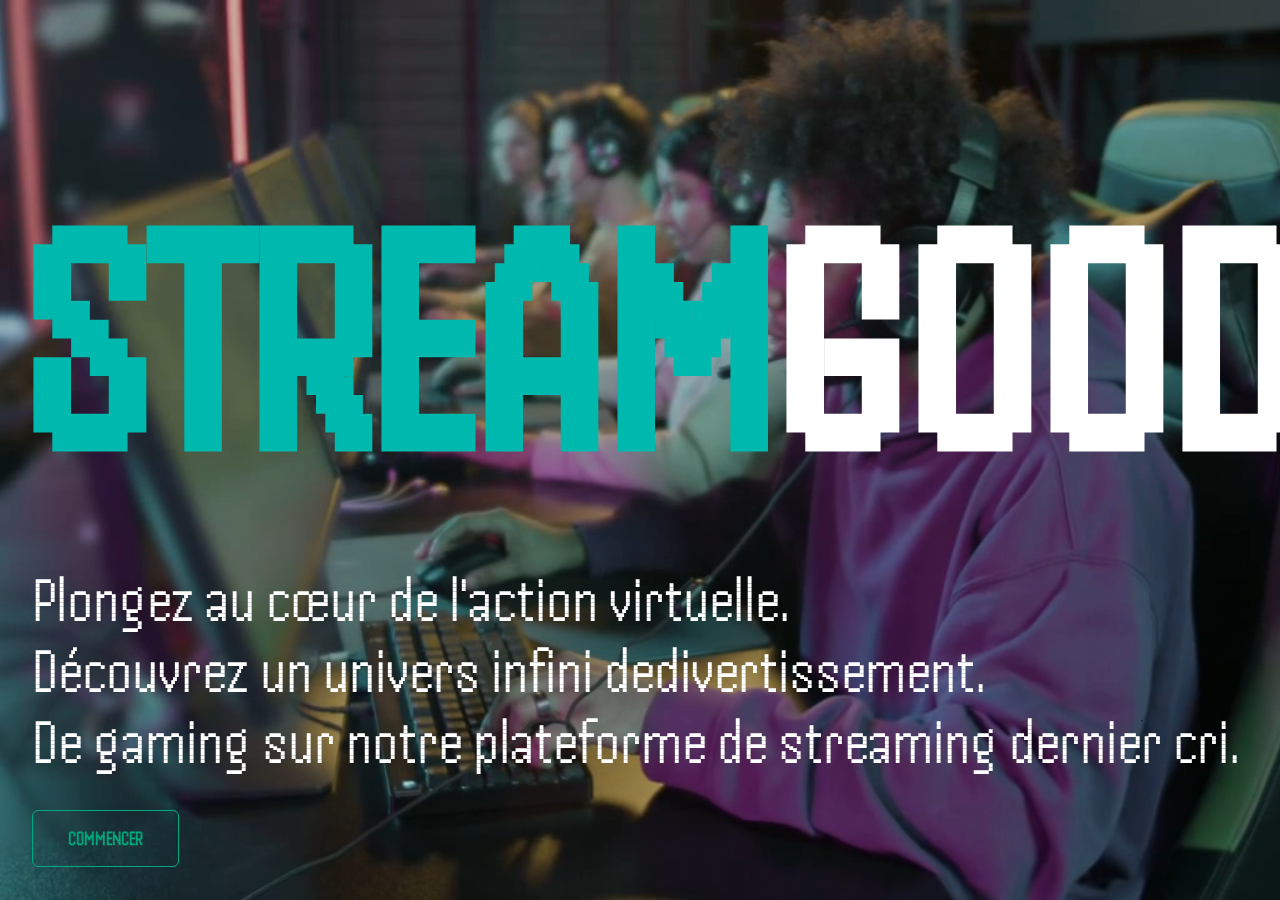
==== commit a545a697: "responsivité ne passe plus" ====
--- a/index.html
+++ b/index.html
@@ -9,7 +9,7 @@
 
   <body>
     <video autoplay muted loop id="background-video">
-      <source src="../img/arriere1.mp4" type="video/mp4" />
+      <source src="./img/arriere1.mp4" type="video/mp4" />
       Your browser does not support the video tag.
     </video>
     <div class="title">
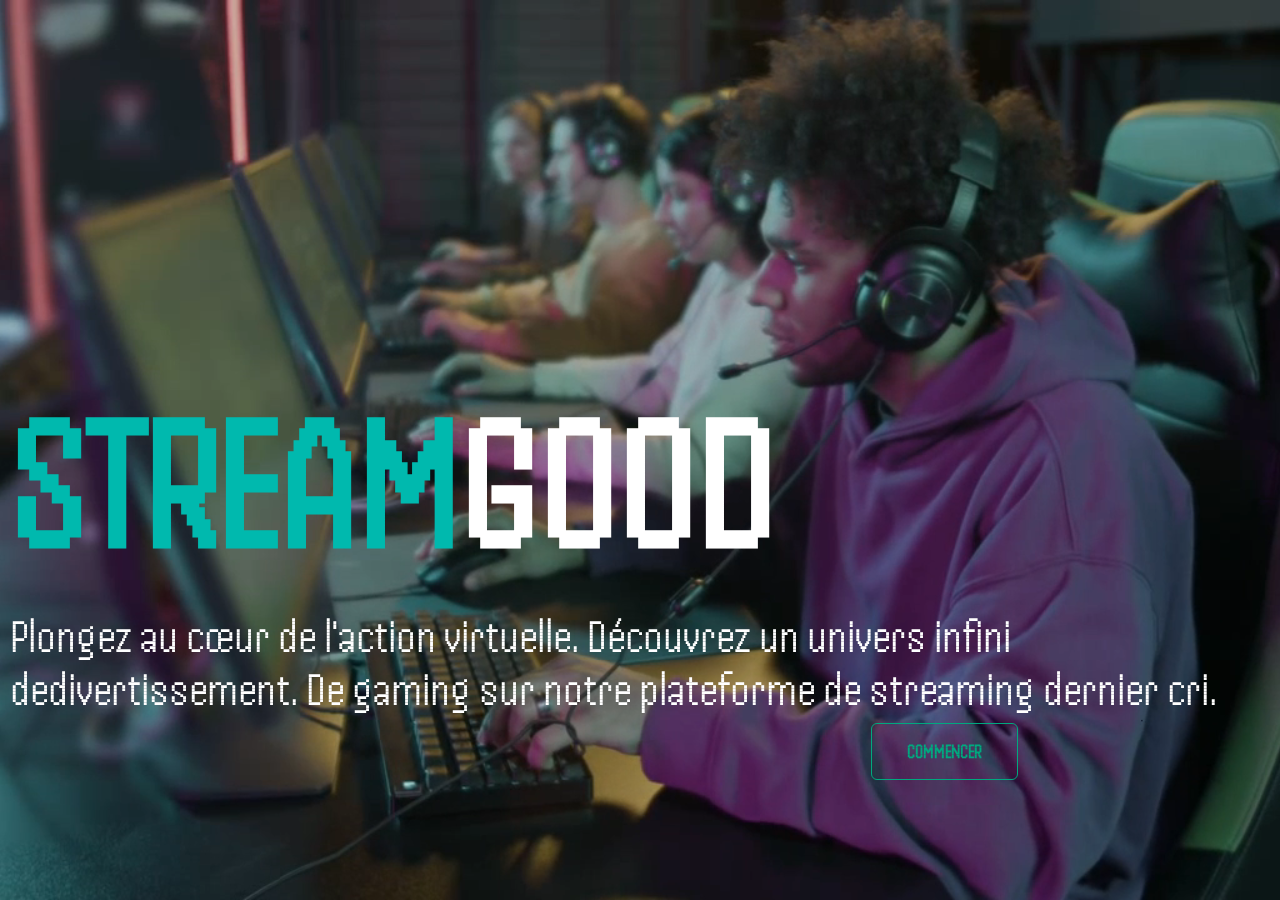
==== commit d53966e7: "réglages des bugs de responsivité" ====
--- a/index.html
+++ b/index.html
@@ -1,30 +1,39 @@
 <!DOCTYPE html>
 <html lang="en">
-  <head>
-    <meta charset="UTF-8" />
-    <meta name="viewport" content="width=device-width, initial-scale=1.0" />
-    <link rel="stylesheet" href="./css/accueil.css" />
-    <title>STREAMGOOD</title>
-  </head>
 
-  <body>
-    <video autoplay muted loop id="background-video">
-      <source src="./img/arriere1.mp4" type="video/mp4" />
-      Your browser does not support the video tag.
-    </video>
-    <div class="title">
-      <h1 class="logo">
-        <span class="color-stream" id="title-font">STREAM</span
-        ><span class="color-good" id="title-font">GOOD</span>
-      </h1>
+<head>
+  <meta charset="UTF-8" />
+  <meta name="viewport" content="width=device-width, initial-scale=1.0" />
+  <link rel="stylesheet" href="./css/accueil.css" />
+  <title>STREAMGOOD</title>
+</head>
+
+<body>
+  <video autoplay muted loop id="background-video">
+    <source src="./img/arriere1.mp4" type="video/mp4" />
+    Your browser does not support the video tag.
+  </video>
+
+
+
+  <div class="title">
+    <h1 class="logo">
+      <span class="color-stream" id="title-font">STREAM</span><span class="color-good" id="title-font">GOOD</span>
+    </h1>
+  </div>
+  <div class="item-container">
+    <div class="item-1">
+      <p>
+        Plongez au cœur de l'action virtuelle.
+        Découvrez un univers infini dedivertissement.
+        De gaming sur notre plateforme de streaming dernier cri.
+      </p>
     </div>
-    <div class="item-container">
-      <div class="item-1">
-        Plongez au cœur de l'action virtuelle. <br />
-        Découvrez un univers infini dedivertissement. <br />
-        De gaming sur notre plateforme de streaming dernier cri.
-      </div>
-      <a href="./html/accueil.html"><div class="item-2"><button class="btn">Commencer</button></div></a>
+    <div class="item-2">
+      <a href="./html/login.html"><button class="btn">Commencer</button>
+      </a>
     </div>
-  </body>
-</html>
+  </div>
+</body>
+
+</html>--- a/css/accueil.css
+++ b/css/accueil.css
@@ -10,10 +10,12 @@
 * {
   margin: 0;
   padding: 0;
+  box-sizing: border-box;
   font-family: 'Handjet', cursive;  
   text-decoration: none;
   list-style: none;
 }
+
 
 #background-video {
   position: fixed;
@@ -25,198 +27,191 @@
   z-index: -1;
 }
 
-.title {
-  text-align: start;
-  margin-top: 10rem;
-  margin-bottom: 3rem;
-  margin-left: 1.5rem;
-}
-
-#title-font{
-  font-size: 20rem;
-}
-
-.color-stream {
-  text-decoration: none;
-  font-size: 2rem;
-  font-weight: bolder;
+.logo .color-stream {
   color: var(--couleur-texte2);
 }
 
-.color-good {
-  font-size: 2rem;
-  font-weight: bolder;
+.logo .color-good {
   color: var(--couleur-texte1);
 }
 
-.item-container {
-  display: flex;
-  flex-direction: row;
-  justify-content: start;
-  flex-wrap: wrap;
-  align-items: center;
-  gap: 20rem;
-}
-
-.item-1 {
-  font-size: 4rem;
+.item-1{
   color: var(--couleur-texte1);
-  margin-left: 2rem;
-}
-
-
-
-.btn {
-  --color: #00A97F;
-  --color2: rgb(10, 25, 30);
-  padding: 0.8em 1.75em;
-  background-color: transparent;
-  border-radius: 6px;
-  border: .3px solid var(--color);
-  transition: .5s;
-  position: relative;
-  overflow: hidden;
-  cursor: pointer;
-  z-index: 1;
-  font-weight: bolder;
-  font-size: 20px;
-  text-transform: uppercase;
-  color: var(--color);
- }
- 
- .btn::after, .btn::before {
-  content: '';
-  display: block;
-  height: 100%;
-  width: 100%;
-  transform: skew(90deg) translate(-50%, -50%);
-  position: absolute;
-  inset: 50%;
-  left: 25%;
-  z-index: -1;
-  transition: .5s ease-out;
-  background-color: var(--color);
- }
- 
- .btn::before {
-  top: -50%;
-  left: -25%;
-  transform: skew(90deg) rotate(180deg) translate(-50%, -50%);
- }
- 
- .btn:hover::before {
-  transform: skew(45deg) rotate(180deg) translate(-50%, -50%);
- }
- 
- .btn:hover::after {
-  transform: skew(45deg) translate(-50%, -50%);
- }
- 
- .btn:hover {
-  color: var(--couleur-texte1);
- }
- 
- .btn:active {
-  filter: brightness(.7);
-  transform: scale(.98);
- }
-
- /* Styles généraux */
-
-
-@media (min-width: 320px) and (max-width: 480px) {
-
-  .title {
-    justify-content: center;
+}
+
+
+@media (min-width: 1000px) {
+  .title{
+    width: 100%;
+    height: 600px;
+    padding: 10px;
+    overflow-x: hidden;
+    font-size: 6rem;
+    display: flex;
+    align-items: end;
+  }
+
+  .item-container{
+    width: 100%;
+    height: 300px;
+    padding: 10px;
+    font-size: 3rem;
+    overflow-x: hidden;
+  }
+
+  .item-2{
+    width: 80%;
+    height: 100px;
+    display: flex;
+    justify-content: end;
+  }
+
+  .btn {
+    --color: #00A97F;
+    --color2: rgb(10, 25, 30);
+    padding: 0.8em 1.75em;
+    background-color: transparent;
+    border-radius: 6px;
+    border: .3px solid var(--color);
+    transition: .5s;
+    position: relative;
+    overflow: hidden;
+    cursor: pointer;
+    z-index: 1;
+    font-weight: bolder;
+    font-size: 20px;
+    text-transform: uppercase;
+    color: var(--color);
+   }
+   
+   .btn::after, .btn::before {
+    content: '';
+    display: block;
+    height: 100%;
+    width: 100%;
+    transform: skew(90deg) translate(-50%, -50%);
+    position: absolute;
+    inset: 50%;
+    left: 25%;
+    z-index: -1;
+    transition: .5s ease-out;
+    background-color: var(--color);
+   }
+   
+   .btn::before {
+    top: -50%;
+    left: -25%;
+    transform: skew(90deg) rotate(180deg) translate(-50%, -50%);
+   }
+   
+   .btn:hover::before {
+    transform: skew(45deg) rotate(180deg) translate(-50%, -50%);
+   }
+   
+   .btn:hover::after {
+    transform: skew(45deg) translate(-50%, -50%);
+   }
+   
+   .btn:hover {
+    color: var(--couleur-texte1);
+   }
+   
+   .btn:active {
+    filter: brightness(.7);
+    transform: scale(.98);
+   }
+}
+
+
+@media (max-width: 1000px) {
+
+  body{
+    padding-top: 100px;
+  }
+
+  .title{
+    width: 70%;
+    height: 70px;
+    padding: 30px;
+    margin: 0 auto;
     text-align: center;
-    margin-top: 2rem;
-    margin-bottom: .5rem;
-    margin-left: 0rem;
-  }
-  
-  #title-font{
-    font-size: 4.5rem;
-  }
-
-  .item-container {
-    gap: 1rem;
+    font-size: 1.5rem;
+  }
+
+  .item-container{
+    width: 70%;
+    height: 200px;
+    margin: 0 auto;
+  }
+
+  .item-1{
+    padding-top: 40px;
+    padding-left: 30px;
+    text-align: center;
+    font-size: 1.5rem;
+    color: var(--couleur-texte1);
+  }
+
+  .item-2{
+    width: 100%;
+    height: 100px;
+    padding-top: 40px;
     display: flex;
     justify-content: center;
-    text-align: center;
-  }
-  
-  .item-1 {
-    font-size: 1rem;
+  }
+
+  .btn {
+    --color: #00A97F;
+    --color2: rgb(10, 25, 30);
+    padding: 0.8em 1.75em;
+    background-color: transparent;
+    border-radius: 6px;
+    border: .3px solid var(--color);
+    transition: .5s;
+    position: relative;
+    overflow: hidden;
+    cursor: pointer;
+    z-index: 1;
+    font-weight: bolder;
+    font-size: 10px;
+    text-transform: uppercase;
+    color: var(--color);
+   }
+   
+   .btn::after, .btn::before {
+    content: '';
+    display: block;
+    height: 100%;
+    width: 100%;
+    transform: skew(90deg) translate(-50%, -50%);
+    position: absolute;
+    inset: 50%;
+    left: 25%;
+    z-index: -1;
+    transition: .5s ease-out;
+    background-color: var(--color);
+   }
+   
+   .btn::before {
+    top: -50%;
+    left: -25%;
+    transform: skew(90deg) rotate(180deg) translate(-50%, -50%);
+   }
+   
+   .btn:hover::before {
+    transform: skew(45deg) rotate(180deg) translate(-50%, -50%);
+   }
+   
+   .btn:hover::after {
+    transform: skew(45deg) translate(-50%, -50%);
+   }
+   
+   .btn:hover {
     color: var(--couleur-texte1);
-    justify-content: center;
-    margin: left;
-  }
-
-  .btn {
-    font-size: 10px;
-    margin-left: 1rem;
-   }
-}
-
-@media (min-width: 481px) and (max-width: 760px) {
-  .btn {
-    font-size: 15px;
-    margin-left: 4rem;
-   }
-
-   .item-container {
-    display: flex;
-    flex-direction: row;
-    justify-content: start;
-    flex-wrap: wrap;
-    align-items: center;
-    gap: 1rem;
-  }
-
-  #title-font{
-    font-size: 18rem;
-  }
-}
-
-@media (min-width: 768px) and (max-width: 1024px) {
-  #title-font{
-    font-size: 18rem;
-  }
-
-  .btn {
-    font-size: 20px;
-    margin-left: 2rem;
-   }
-
-   .title {
-    text-align: start;
-    margin-top: 10rem;
-    margin-bottom: 3rem;
-    margin-left: 1.5rem;
-  }
-
-  .item-container {
-    display: flex;
-    flex-direction: row;
-    justify-content: start;
-    flex-wrap: wrap;
-    align-items: center;
-    gap: 4rem;
-  }
-}
-
-@media (min-width: 1025px) and (max-width: 1440px) {
-  .btn {
-    font-size: 20px;
-    margin-left: 2rem;
-   }
-
-   .item-container {
-    display: flex;
-    flex-direction: row;
-    justify-content: start;
-    flex-wrap: wrap;
-    align-items: center;
-    gap: 2rem;
-  }
+   }
+   
+   .btn:active {
+    filter: brightness(.7);
+    transform: scale(.98);
+   }
 }